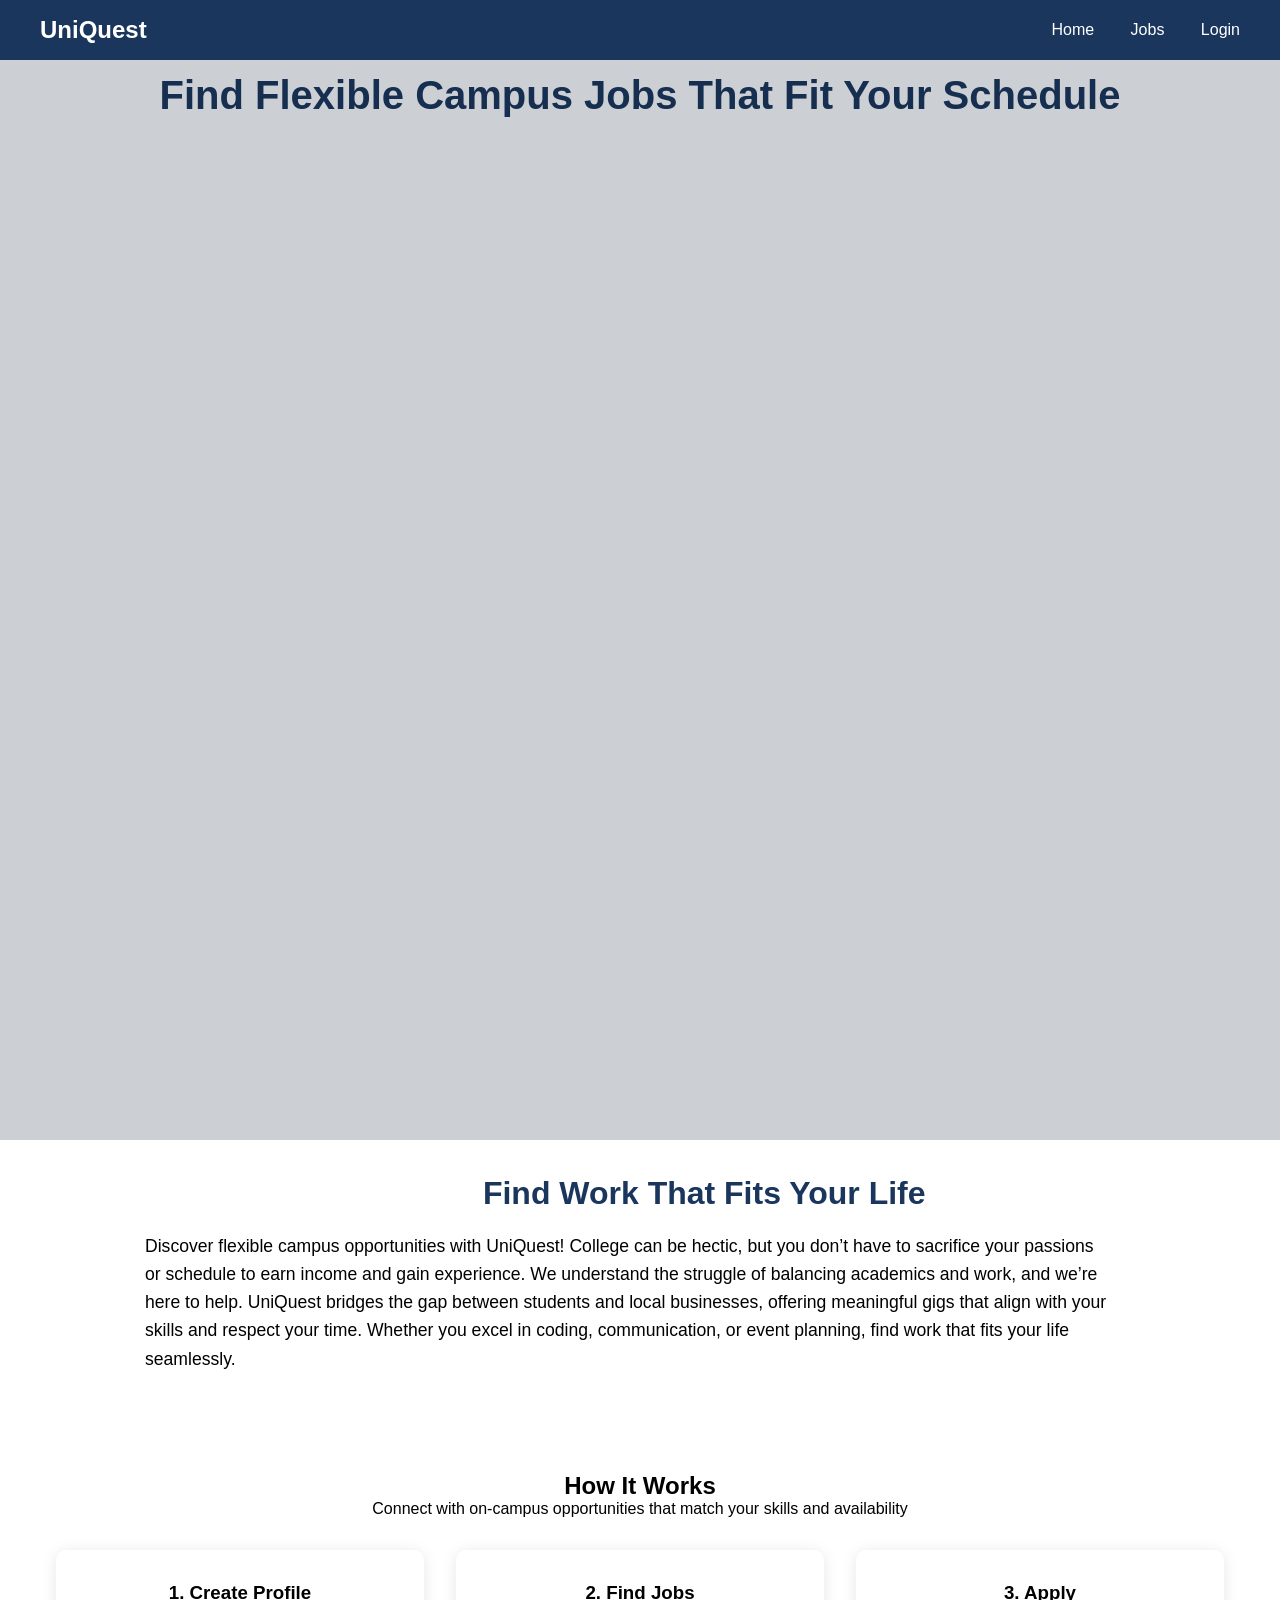
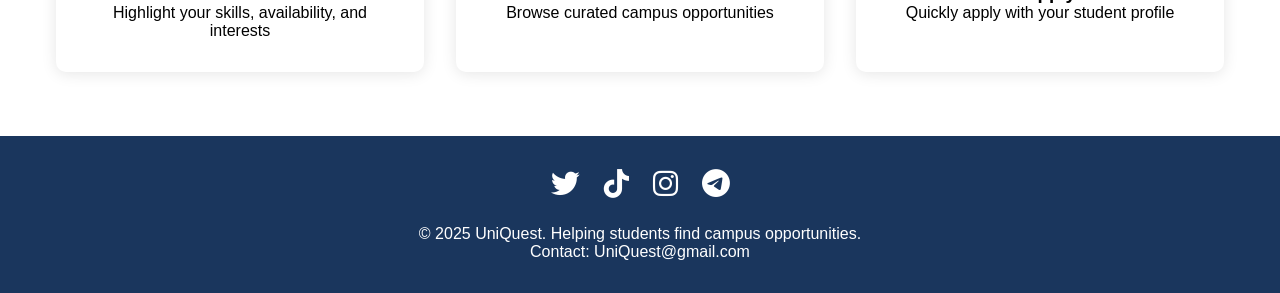
==== index.html @ a972439b "refactor: reorganize project structure and configure development environment - Add VSCode settings c" ====
<!DOCTYPE html>
<html>
<head>
    <head>
        <meta charset="UTF-8">
        <meta name="viewport" content="width=device-width, initial-scale=1.0">
        <title>UniQuest</title>
        <link rel="icon" type="image/x-icon" href="images/favicon.png">
        <link rel="stylesheet" href="css/index.css">
        <link rel="stylesheet" href="https://cdnjs.cloudflare.com/ajax/libs/font-awesome/6.0.0-beta3/css/all.min.css">
    </head>
    

</head>

<body>

    <header>
        <nav>
            <div class="logo">UniQuest</div>
            <div class="navigator">
                <a href="index.html">Home</a>
                <a href="pages/jobs.html">Jobs</a>
                <a href="pages/login.html">Login</a>
            </div>
            <i class="fa-solid fa-bars fa-xs hum-menu" style="color: #74C0FC;"></i>
        </nav>
    </header>

<section class="main">
    <section class="hero" id="home">
        <h1>Find Flexible Campus Jobs That Fit Your Schedule</h1>
    </section>

    
    <section class="about">
        <section class="about-content1">
            <h2>Find Work That Fits Your Life</h2>
     
            <p>Discover flexible campus opportunities with UniQuest! College can be hectic, but you don’t have to sacrifice your passions or schedule to earn income and gain experience. We understand the struggle of balancing academics and work, and we’re here to help. UniQuest bridges the gap between students and local businesses, offering meaningful gigs that align with your skills and respect your time. Whether you excel in coding, communication, or event planning, find work that fits your life seamlessly.</p>
        </section>
        <br> 
        <br>
       
        </section>

    <section class="how-it-works">
        <h2>How It Works</h2>
        <p>Connect with on-campus opportunities that match your skills and availability</p>
        <div class="steps-container">
            <div class="step-card card-1">
                <h3>1. Create Profile</h3>
                <p>Highlight your skills, availability, and interests</p>
            </div>
            <div class="step-card card-2">
                <h3>2. Find Jobs</h3>
                <p>Browse curated campus opportunities</p>
            </div>
            <div class="step-card card-3">
                <h3>3. Apply</h3>
                <p>Quickly apply with your student profile</p>
            </div>
        </div>

    </section>

    <footer>
        <div class="social-icons">
            <a href="https://twitter.com" target="_blank" aria-label="Twitter">
                <i class="fab fa-twitter"></i>
            </a>
            <a href="https://tiktok.com" target="_blank" aria-label="TikTok">
                <i class="fab fa-tiktok"></i>
            </a>
            <a href="https://instagram.com" target="_blank" aria-label="Instagram">
                <i class="fab fa-instagram"></i>
            </a>
            <a href="https://telegram.org" target="_blank" aria-label="Telegram">
                <i class="fab fa-telegram"></i>
            </a>
        </div>
        <p>&copy 2025 UniQuest. Helping students find campus opportunities.</p>
        <p>Contact: UniQuest@gmail.com</p>
    </footer>

    <script src="js/index.js"></script>
</body>

</html>
---- css/index.css ----
* {
    margin: 0;
    padding: 0;
    box-sizing: border-box;
    font-family: 'Segoe UI', Tahoma, Geneva, Verdana, sans-serif;
}


header {
    background-color: #1a365d;
    color: white;
    padding: 1rem;
    position: sticky;
    top: 0;
}

nav {
    max-width: 1200px;
    margin: 0 auto;
    display: flex;
    justify-content: space-between;
    align-items: center;
}


.logo {
    font-size: 1.5rem;
    font-weight: bold;
}

.navigator a {
    color: white;
    text-decoration: none;
    margin-left: 2rem;
}
.navigator a:hover {
    color: #929fb270;
}

nav .hum-menu{
    display: none;    
}


.hero{
    
    background-image: url('images\\UniQuest cover picture.png');
    background-size: cover;
    background-position: center; 
   
    height: 120vh; 
    background-repeat: no-repeat;
    background-attachment: scroll; 
    filter: brightness(0.85); 
    position: relative; 
}


.hero {
    background-color: #f0f4f8;
    padding: 0.5rem 1rem;
    text-align: center;
}

.hero h1 {
    font-size: 2.5rem;
    margin-bottom: 5px;
    color: #1a365d;
    padding:0px;
    margin-top: 5px;
}

.hero p {
    font-size: 1.2rem;
    margin-bottom: 2rem;
}

.about {
    margin-top: 20px;
    margin-left: 100px;
    margin-bottom: 20px;
    display: flex;
    width: 80%;

}

.about-content1{
    width: 100%;
    padding-left: 30px;

}
.about h2 {
    font-size: 2rem;
    margin-bottom: 1rem;
    color: #1a365d;
    padding: 5px;
    margin: 10px;
    margin-left: 35%;
}
.about p {
    font-size: 1.1rem;
    line-height: 1.6;
    margin-bottom: 2rem;
    padding: 5px;
    margin: 10px;
}

.cta-button {
    background-color: #2b6cb0;
    color: white;
    padding: 1rem 2rem;
    border: none;
    border-radius: 5px;
    font-size: 1.1rem;
    cursor: pointer;
}


.how-it-works {
    padding: 4rem 1rem;
    max-width: 1200px;
    margin: 0 auto;
    text-align: center;
}

.steps-container {
    display: grid;
    grid-template-columns: repeat(auto-fit, minmax(250px, 1fr));
    gap: 2rem;
    margin-top: 2rem;
}

.step-card {
    text-align: center;
    padding: 2rem;
    border-radius: 10px;
    box-shadow: 0 2px 15px rgba(0,0,0,0.1);
    cursor: pointer;
}
.step-card:hover{
    background-color: #1a365d;
    color: white;
}

.job-listings {
    background-color: #f7fafc;
    padding: 4rem 1rem;
}

.jobs-container {
    max-width: 1200px;
    margin: 0 auto;
    display: grid;
    grid-template-columns: repeat(auto-fit, minmax(300px, 1fr));
    gap: 2rem;
}

.job-card {
    background-color: white;
    padding: 1.5rem;
    border-radius: 10px;
    box-shadow: 0 2px 10px rgba(0,0,0,0.1);
}

.job-card h3 {
    color: #2b6cb0;
    margin-bottom: 0.5rem;
}


footer {
    background-color: #1a365d;
    color: white;
    padding: 2rem 1rem;
    text-align: center;
}


@media (max-width: 768px) {
    .navigator {
        display: none;
    }

    nav .hum-menu{
        display: block;
        cursor: pointer;
    }
    
    .hero h1 {
        font-size: 2rem;
    }
    .about {
        margin-top: 20px;
        margin-left: 20px;
        margin-bottom: 20px;
        width: 100%;
        flex-direction: column;
    }

    .about h2 {
        margin-left: 5%;
    }
    

    
}

.social-icons {
    margin-bottom: 1.5rem;
    display: flex;
    justify-content: center;
    gap: 1.5rem;
}

.social-icons a {
    color: white;
    font-size: 1.8rem;
    transition: transform 0.3s ease, color 0.3s ease;
}

.social-icons a:hover {
    transform: translateY(-3px);
    color: #b2c4d8; /* Your brand blue color */
}

/* Mobile responsive */
@media (max-width: 480px) {
    .social-icons {
        gap: 1rem;
    }
    .social-icons a {
        font-size: 1.5rem;
    }
    .about h2 {
        margin-left: 5%;
    }
}
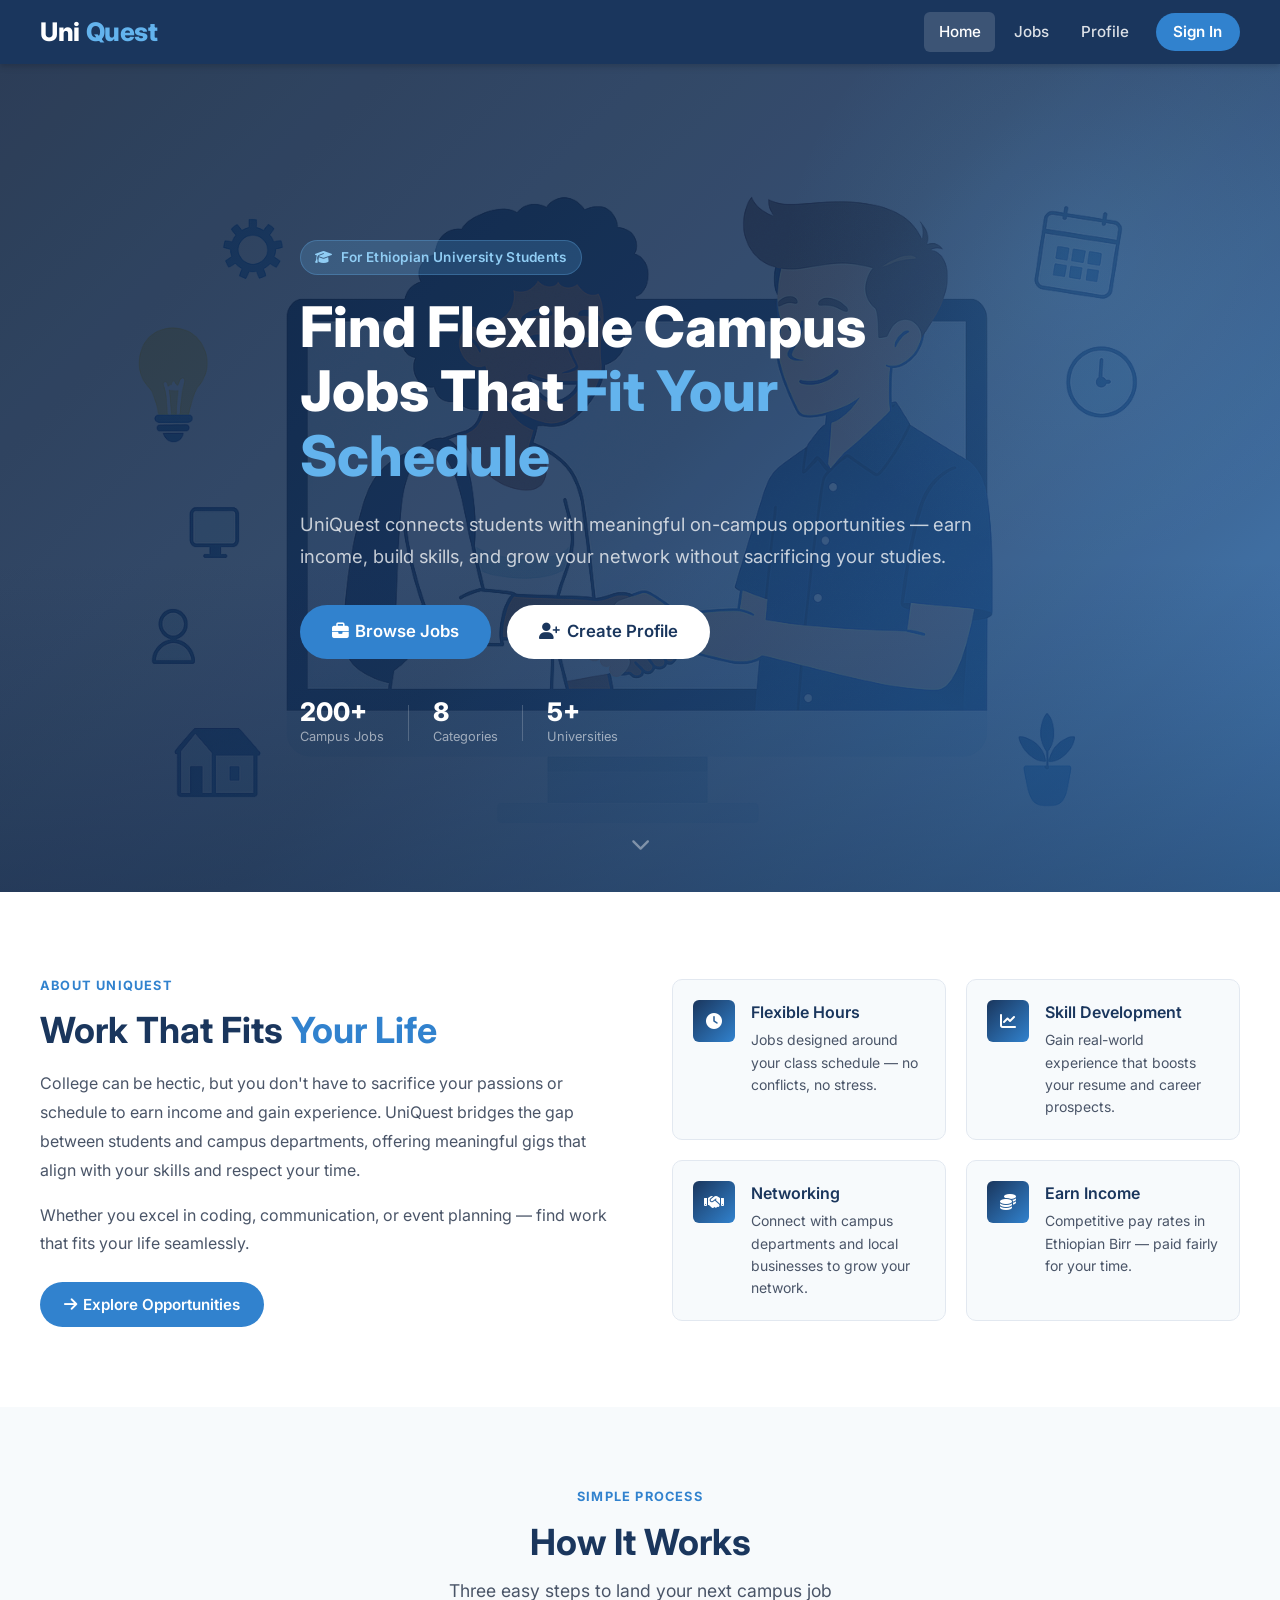
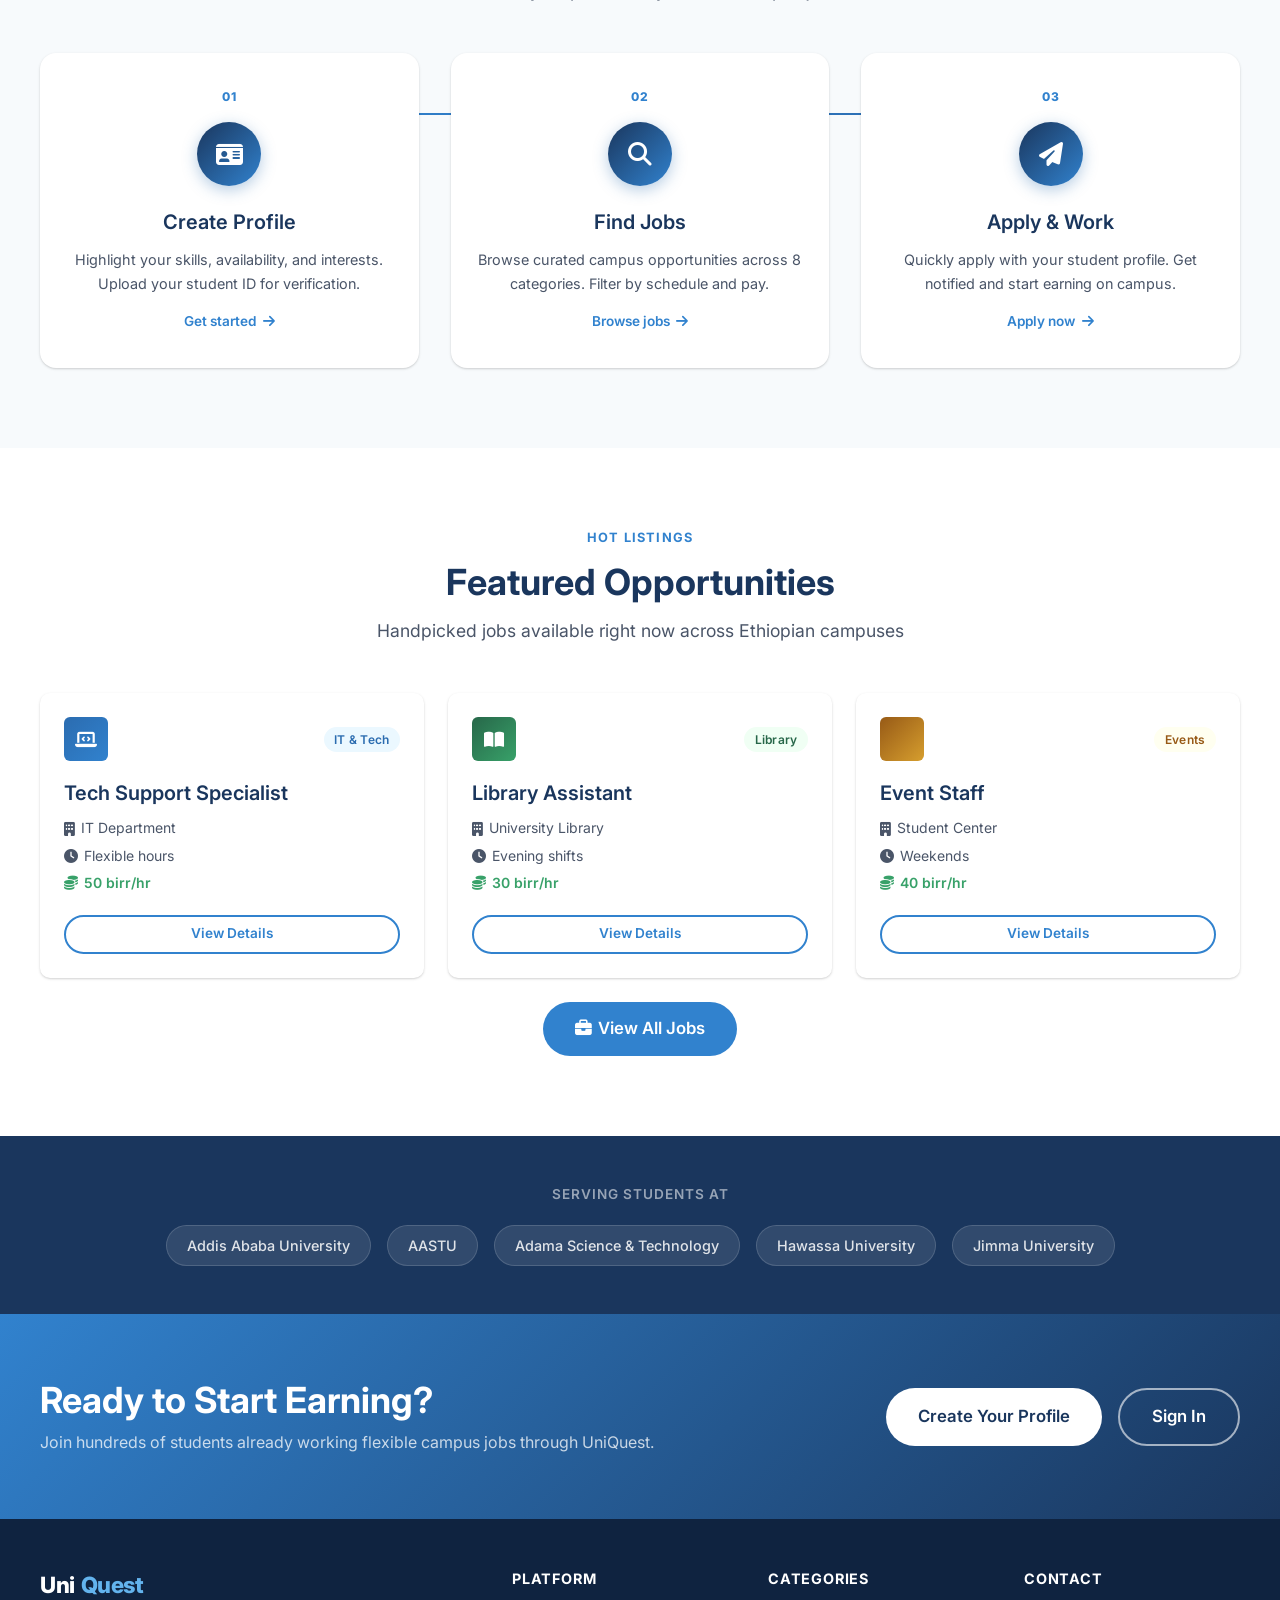
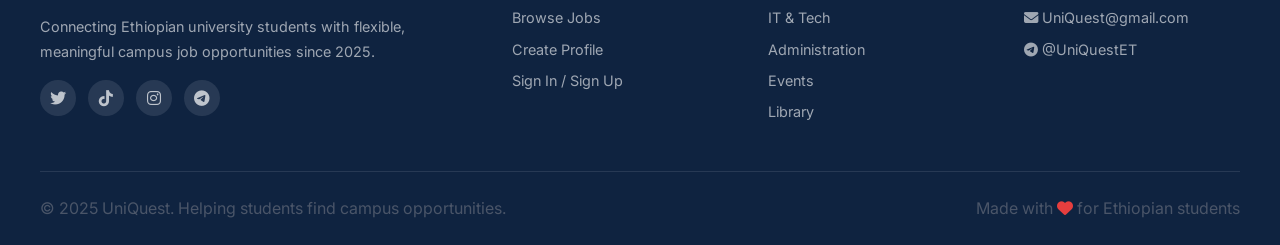
==== commit f30cf8de: "feat: restructure project with backend API and frontend separation - Reorganize codebase into fronte" ====
--- a/index.html
+++ b/index.html
@@ -1,89 +1,256 @@
 <!DOCTYPE html>
-<html>
+<html lang="en">
 <head>
-    <head>
-        <meta charset="UTF-8">
-        <meta name="viewport" content="width=device-width, initial-scale=1.0">
-        <title>UniQuest</title>
-        <link rel="icon" type="image/x-icon" href="images/favicon.png">
-        <link rel="stylesheet" href="css/index.css">
-        <link rel="stylesheet" href="https://cdnjs.cloudflare.com/ajax/libs/font-awesome/6.0.0-beta3/css/all.min.css">
-    </head>
-    
-
+  <meta charset="UTF-8" />
+  <meta name="viewport" content="width=device-width, initial-scale=1.0" />
+  <title>UniQuest – Campus Jobs for Students</title>
+  <link rel="icon" type="image/png" href="frontend/images/favicon.png" />
+  <link rel="preconnect" href="https://fonts.googleapis.com" />
+  <link rel="preconnect" href="https://fonts.gstatic.com" crossorigin />
+  <link href="https://fonts.googleapis.com/css2?family=Inter:wght@400;500;600;700;800&display=swap" rel="stylesheet" />
+  <link rel="stylesheet" href="https://cdnjs.cloudflare.com/ajax/libs/font-awesome/6.5.0/css/all.min.css" />
+  <link rel="stylesheet" href="frontend/css/shared.css" />
+  <link rel="stylesheet" href="frontend/css/index.css" />
 </head>
-
 <body>
 
-    <header>
-        <nav>
-            <div class="logo">UniQuest</div>
-            <div class="navigator">
-                <a href="index.html">Home</a>
-                <a href="pages/jobs.html">Jobs</a>
-                <a href="pages/login.html">Login</a>
-            </div>
-            <i class="fa-solid fa-bars fa-xs hum-menu" style="color: #74C0FC;"></i>
-        </nav>
-    </header>
-
-<section class="main">
-    <section class="hero" id="home">
-        <h1>Find Flexible Campus Jobs That Fit Your Schedule</h1>
-    </section>
-
-    
-    <section class="about">
-        <section class="about-content1">
-            <h2>Find Work That Fits Your Life</h2>
-     
-            <p>Discover flexible campus opportunities with UniQuest! College can be hectic, but you don’t have to sacrifice your passions or schedule to earn income and gain experience. We understand the struggle of balancing academics and work, and we’re here to help. UniQuest bridges the gap between students and local businesses, offering meaningful gigs that align with your skills and respect your time. Whether you excel in coding, communication, or event planning, find work that fits your life seamlessly.</p>
-        </section>
-        <br> 
-        <br>
-       
-        </section>
-
-    <section class="how-it-works">
-        <h2>How It Works</h2>
-        <p>Connect with on-campus opportunities that match your skills and availability</p>
-        <div class="steps-container">
-            <div class="step-card card-1">
-                <h3>1. Create Profile</h3>
-                <p>Highlight your skills, availability, and interests</p>
-            </div>
-            <div class="step-card card-2">
-                <h3>2. Find Jobs</h3>
-                <p>Browse curated campus opportunities</p>
-            </div>
-            <div class="step-card card-3">
-                <h3>3. Apply</h3>
-                <p>Quickly apply with your student profile</p>
-            </div>
-        </div>
-
-    </section>
-
-    <footer>
-        <div class="social-icons">
-            <a href="https://twitter.com" target="_blank" aria-label="Twitter">
-                <i class="fab fa-twitter"></i>
-            </a>
-            <a href="https://tiktok.com" target="_blank" aria-label="TikTok">
-                <i class="fab fa-tiktok"></i>
-            </a>
-            <a href="https://instagram.com" target="_blank" aria-label="Instagram">
-                <i class="fab fa-instagram"></i>
-            </a>
-            <a href="https://telegram.org" target="_blank" aria-label="Telegram">
-                <i class="fab fa-telegram"></i>
-            </a>
-        </div>
-        <p>&copy 2025 UniQuest. Helping students find campus opportunities.</p>
-        <p>Contact: UniQuest@gmail.com</p>
-    </footer>
-
-    <script src="js/index.js"></script>
+  <!-- ===== HEADER ===== -->
+  <header>
+    <nav>
+      <div class="logo">
+        Uni<span>Quest</span>
+      </div>
+      <div class="nav-links"><!-- filled by shared.js --></div>
+      <div class="hamburger" id="hamburger" aria-label="Toggle menu" role="button" tabindex="0">
+        <span></span><span></span><span></span>
+      </div>
+    </nav>
+    <div class="mobile-nav" id="mobileNav"><!-- filled by shared.js --></div>
+  </header>
+
+  <!-- ===== HERO ===== -->
+  <section class="hero-section">
+    <div class="hero-overlay"></div>
+    <div class="hero-content container">
+      <div class="hero-text animate-fadeInUp">
+        <span class="hero-tag"><i class="fa-solid fa-graduation-cap"></i> For Ethiopian University Students</span>
+        <h1>Find Flexible Campus Jobs That <span class="highlight">Fit Your Schedule</span></h1>
+        <p>UniQuest connects students with meaningful on-campus opportunities — earn income, build skills, and grow your network without sacrificing your studies.</p>
+        <div class="hero-actions">
+          <a href="frontend/pages/jobs.html" class="btn btn-primary btn-lg">
+            <i class="fa-solid fa-briefcase"></i> Browse Jobs
+          </a>
+          <a href="frontend/pages/profile.html" class="btn btn-white btn-lg">
+            <i class="fa-solid fa-user-plus"></i> Create Profile
+          </a>
+        </div>
+        <div class="hero-stats">
+          <div class="stat"><strong>200+</strong><span>Campus Jobs</span></div>
+          <div class="stat-divider"></div>
+          <div class="stat"><strong>8</strong><span>Categories</span></div>
+          <div class="stat-divider"></div>
+          <div class="stat"><strong>5+</strong><span>Universities</span></div>
+        </div>
+      </div>
+    </div>
+    <div class="hero-scroll-hint">
+      <i class="fa-solid fa-chevron-down"></i>
+    </div>
+  </section>
+
+  <!-- ===== ABOUT ===== -->
+  <section class="section about-section">
+    <div class="container about-grid">
+      <div class="about-text animate-slideLeft">
+        <span class="section-tag">About UniQuest</span>
+        <h2>Work That Fits <span class="text-accent">Your Life</span></h2>
+        <p>College can be hectic, but you don't have to sacrifice your passions or schedule to earn income and gain experience. UniQuest bridges the gap between students and campus departments, offering meaningful gigs that align with your skills and respect your time.</p>
+        <p class="mt-2">Whether you excel in coding, communication, or event planning — find work that fits your life seamlessly.</p>
+        <a href="frontend/pages/jobs.html" class="btn btn-primary mt-3">
+          <i class="fa-solid fa-arrow-right"></i> Explore Opportunities
+        </a>
+      </div>
+      <div class="about-features">
+        <div class="feature-card">
+          <div class="feature-icon"><i class="fa-solid fa-clock"></i></div>
+          <div>
+            <h3>Flexible Hours</h3>
+            <p>Jobs designed around your class schedule — no conflicts, no stress.</p>
+          </div>
+        </div>
+        <div class="feature-card">
+          <div class="feature-icon"><i class="fa-solid fa-chart-line"></i></div>
+          <div>
+            <h3>Skill Development</h3>
+            <p>Gain real-world experience that boosts your resume and career prospects.</p>
+          </div>
+        </div>
+        <div class="feature-card">
+          <div class="feature-icon"><i class="fa-solid fa-handshake"></i></div>
+          <div>
+            <h3>Networking</h3>
+            <p>Connect with campus departments and local businesses to grow your network.</p>
+          </div>
+        </div>
+        <div class="feature-card">
+          <div class="feature-icon"><i class="fa-solid fa-coins"></i></div>
+          <div>
+            <h3>Earn Income</h3>
+            <p>Competitive pay rates in Ethiopian Birr — paid fairly for your time.</p>
+          </div>
+        </div>
+      </div>
+    </div>
+  </section>
+
+  <!-- ===== HOW IT WORKS ===== -->
+  <section class="section how-section">
+    <div class="container">
+      <span class="section-tag text-center" style="display:block">Simple Process</span>
+      <h2 class="section-title">How It Works</h2>
+      <p class="section-subtitle">Three easy steps to land your next campus job</p>
+      <div class="steps-grid">
+        <div class="step-card card-1" id="stepProfile" role="button" tabindex="0">
+          <div class="step-number">01</div>
+          <div class="step-icon"><i class="fa-solid fa-id-card"></i></div>
+          <h3>Create Profile</h3>
+          <p>Highlight your skills, availability, and interests. Upload your student ID for verification.</p>
+          <span class="step-link">Get started <i class="fa-solid fa-arrow-right"></i></span>
+        </div>
+        <div class="step-card card-2" id="stepJobs" role="button" tabindex="0">
+          <div class="step-number">02</div>
+          <div class="step-icon"><i class="fa-solid fa-magnifying-glass"></i></div>
+          <h3>Find Jobs</h3>
+          <p>Browse curated campus opportunities across 8 categories. Filter by schedule and pay.</p>
+          <span class="step-link">Browse jobs <i class="fa-solid fa-arrow-right"></i></span>
+        </div>
+        <div class="step-card card-3" id="stepApply" role="button" tabindex="0">
+          <div class="step-number">03</div>
+          <div class="step-icon"><i class="fa-solid fa-paper-plane"></i></div>
+          <h3>Apply & Work</h3>
+          <p>Quickly apply with your student profile. Get notified and start earning on campus.</p>
+          <span class="step-link">Apply now <i class="fa-solid fa-arrow-right"></i></span>
+        </div>
+      </div>
+    </div>
+  </section>
+
+  <!-- ===== FEATURED JOBS ===== -->
+  <section class="section featured-section">
+    <div class="container">
+      <span class="section-tag text-center" style="display:block">Hot Listings</span>
+      <h2 class="section-title">Featured Opportunities</h2>
+      <p class="section-subtitle">Handpicked jobs available right now across Ethiopian campuses</p>
+      <div class="grid-3 featured-grid">
+        <div class="job-card card">
+          <div class="job-card-header">
+            <div class="job-icon it"><i class="fa-solid fa-laptop-code"></i></div>
+            <span class="badge badge-blue">IT & Tech</span>
+          </div>
+          <h3>Tech Support Specialist</h3>
+          <p class="job-dept"><i class="fa-solid fa-building"></i> IT Department</p>
+          <p class="job-detail"><i class="fa-solid fa-clock"></i> Flexible hours</p>
+          <p class="job-pay"><i class="fa-solid fa-coins"></i> 50 birr/hr</p>
+          <a href="frontend/pages/tech.html" class="btn btn-outline btn-sm mt-2 w-full">View Details</a>
+        </div>
+        <div class="job-card card">
+          <div class="job-card-header">
+            <div class="job-icon lib"><i class="fa-solid fa-book-open"></i></div>
+            <span class="badge badge-green">Library</span>
+          </div>
+          <h3>Library Assistant</h3>
+          <p class="job-dept"><i class="fa-solid fa-building"></i> University Library</p>
+          <p class="job-detail"><i class="fa-solid fa-clock"></i> Evening shifts</p>
+          <p class="job-pay"><i class="fa-solid fa-coins"></i> 30 birr/hr</p>
+          <a href="frontend/pages/jobs.html" class="btn btn-outline btn-sm mt-2 w-full">View Details</a>
+        </div>
+        <div class="job-card card">
+          <div class="job-card-header">
+            <div class="job-icon event"><i class="fa-solid fa-calendar-star"></i></div>
+            <span class="badge badge-yellow">Events</span>
+          </div>
+          <h3>Event Staff</h3>
+          <p class="job-dept"><i class="fa-solid fa-building"></i> Student Center</p>
+          <p class="job-detail"><i class="fa-solid fa-clock"></i> Weekends</p>
+          <p class="job-pay"><i class="fa-solid fa-coins"></i> 40 birr/hr</p>
+          <a href="frontend/pages/jobs.html" class="btn btn-outline btn-sm mt-2 w-full">View Details</a>
+        </div>
+      </div>
+      <div class="text-center mt-3">
+        <a href="frontend/pages/jobs.html" class="btn btn-primary btn-lg">
+          <i class="fa-solid fa-briefcase"></i> View All Jobs
+        </a>
+      </div>
+    </div>
+  </section>
+
+  <!-- ===== UNIVERSITIES ===== -->
+  <section class="section-sm universities-section">
+    <div class="container">
+      <p class="uni-label">Serving students at</p>
+      <div class="uni-list">
+        <span>Addis Ababa University</span>
+        <span>AASTU</span>
+        <span>Adama Science & Technology</span>
+        <span>Hawassa University</span>
+        <span>Jimma University</span>
+      </div>
+    </div>
+  </section>
+
+  <!-- ===== CTA BANNER ===== -->
+  <section class="cta-banner">
+    <div class="container cta-inner">
+      <div>
+        <h2>Ready to Start Earning?</h2>
+        <p>Join hundreds of students already working flexible campus jobs through UniQuest.</p>
+      </div>
+      <div class="cta-actions">
+        <a href="frontend/pages/profile.html" class="btn btn-white btn-lg">Create Your Profile</a>
+        <a href="frontend/pages/login.html" class="btn btn-outline-white btn-lg">Sign In</a>
+      </div>
+    </div>
+  </section>
+
+  <!-- ===== FOOTER ===== -->
+  <footer>
+    <div class="footer-inner">
+      <div class="footer-brand">
+        <div class="logo">Uni<span>Quest</span></div>
+        <p>Connecting Ethiopian university students with flexible, meaningful campus job opportunities since 2025.</p>
+        <div class="social-icons mt-2">
+          <a href="https://twitter.com" target="_blank" aria-label="Twitter"><i class="fab fa-twitter"></i></a>
+          <a href="https://tiktok.com" target="_blank" aria-label="TikTok"><i class="fab fa-tiktok"></i></a>
+          <a href="https://instagram.com" target="_blank" aria-label="Instagram"><i class="fab fa-instagram"></i></a>
+          <a href="https://t.me" target="_blank" aria-label="Telegram"><i class="fab fa-telegram"></i></a>
+        </div>
+      </div>
+      <div class="footer-col">
+        <h4>Platform</h4>
+        <a href="frontend/pages/jobs.html">Browse Jobs</a>
+        <a href="frontend/pages/profile.html">Create Profile</a>
+        <a href="frontend/pages/login.html">Sign In / Sign Up</a>
+      </div>
+      <div class="footer-col">
+        <h4>Categories</h4>
+        <a href="frontend/pages/tech.html">IT & Tech</a>
+        <a href="frontend/pages/jobs.html">Administration</a>
+        <a href="frontend/pages/jobs.html">Events</a>
+        <a href="frontend/pages/jobs.html">Library</a>
+      </div>
+      <div class="footer-col">
+        <h4>Contact</h4>
+        <a href="mailto:UniQuest@gmail.com"><i class="fa-solid fa-envelope"></i> UniQuest@gmail.com</a>
+        <a href="#"><i class="fa-brands fa-telegram"></i> @UniQuestET</a>
+      </div>
+    </div>
+    <div class="footer-bottom">
+      <p>&copy; 2025 UniQuest. Helping students find campus opportunities.</p>
+      <p>Made with <i class="fa-solid fa-heart" style="color:#e53e3e"></i> for Ethiopian students</p>
+    </div>
+  </footer>
+
+  <script src="frontend/js/shared.js"></script>
+  <script src="frontend/js/index.js"></script>
 </body>
-
 </html>
--- a/frontend/css/shared.css
+++ b/frontend/css/shared.css
@@ -0,0 +1,410 @@
+/* ============================================
+   UniQuest - Shared Design System
+   ============================================ */
+
+:root {
+  --primary: #1a365d;
+  --primary-light: #2b6cb0;
+  --primary-dark: #0f2340;
+  --accent: #3182ce;
+  --accent-hover: #2c5282;
+  --success: #38a169;
+  --warning: #d69e2e;
+  --danger: #e53e3e;
+  --bg-light: #f7fafc;
+  --bg-white: #ffffff;
+  --text-dark: #1a202c;
+  --text-mid: #4a5568;
+  --text-light: #718096;
+  --border: #e2e8f0;
+  --shadow-sm: 0 1px 3px rgba(0,0,0,0.12), 0 1px 2px rgba(0,0,0,0.08);
+  --shadow-md: 0 4px 6px rgba(0,0,0,0.1), 0 2px 4px rgba(0,0,0,0.06);
+  --shadow-lg: 0 10px 25px rgba(0,0,0,0.12), 0 4px 10px rgba(0,0,0,0.08);
+  --radius-sm: 6px;
+  --radius-md: 10px;
+  --radius-lg: 16px;
+  --radius-full: 9999px;
+  --transition: all 0.25s ease;
+  --font-main: 'Inter', 'Segoe UI', Tahoma, Geneva, Verdana, sans-serif;
+}
+
+/* ---- Reset ---- */
+*, *::before, *::after {
+  margin: 0;
+  padding: 0;
+  box-sizing: border-box;
+}
+
+html { scroll-behavior: smooth; }
+
+body {
+  font-family: var(--font-main);
+  color: var(--text-dark);
+  background-color: var(--bg-light);
+  line-height: 1.6;
+}
+
+img { max-width: 100%; display: block; }
+a { text-decoration: none; color: inherit; }
+ul { list-style: none; }
+button { cursor: pointer; font-family: var(--font-main); }
+
+/* ---- Typography ---- */
+h1 { font-size: clamp(2rem, 5vw, 3.5rem); font-weight: 800; line-height: 1.15; }
+h2 { font-size: clamp(1.5rem, 3vw, 2.25rem); font-weight: 700; line-height: 1.25; }
+h3 { font-size: 1.25rem; font-weight: 600; }
+p  { font-size: 1rem; color: var(--text-mid); }
+
+/* ---- Navbar ---- */
+header {
+  background-color: var(--primary);
+  color: white;
+  padding: 0 1.5rem;
+  position: sticky;
+  top: 0;
+  z-index: 1000;
+  box-shadow: var(--shadow-md);
+}
+
+nav {
+  max-width: 1200px;
+  margin: 0 auto;
+  display: flex;
+  justify-content: space-between;
+  align-items: center;
+  height: 64px;
+}
+
+.logo {
+  font-size: 1.6rem;
+  font-weight: 800;
+  letter-spacing: -0.5px;
+  cursor: pointer;
+  color: white;
+  display: flex;
+  align-items: center;
+  gap: 0.4rem;
+}
+
+.logo span { color: #63b3ed; }
+
+.nav-links {
+  display: flex;
+  align-items: center;
+  gap: 0.25rem;
+}
+
+.nav-links a {
+  color: rgba(255,255,255,0.85);
+  padding: 0.5rem 0.9rem;
+  border-radius: var(--radius-sm);
+  font-size: 0.95rem;
+  font-weight: 500;
+  transition: var(--transition);
+}
+
+.nav-links a:hover,
+.nav-links a.active {
+  color: white;
+  background-color: rgba(255,255,255,0.15);
+}
+
+.nav-links .btn-nav {
+  background-color: var(--accent);
+  color: white;
+  padding: 0.45rem 1.1rem;
+  border-radius: var(--radius-full);
+  font-weight: 600;
+  margin-left: 0.5rem;
+}
+
+.nav-links .btn-nav:hover {
+  background-color: var(--accent-hover);
+}
+
+.hamburger {
+  display: none;
+  flex-direction: column;
+  gap: 5px;
+  cursor: pointer;
+  padding: 4px;
+}
+
+.hamburger span {
+  display: block;
+  width: 24px;
+  height: 2px;
+  background: white;
+  border-radius: 2px;
+  transition: var(--transition);
+}
+
+/* Mobile nav drawer */
+.mobile-nav {
+  display: none;
+  flex-direction: column;
+  background-color: var(--primary-dark);
+  padding: 1rem 1.5rem;
+  gap: 0.25rem;
+}
+
+.mobile-nav a {
+  color: rgba(255,255,255,0.85);
+  padding: 0.65rem 0.75rem;
+  border-radius: var(--radius-sm);
+  font-size: 1rem;
+  font-weight: 500;
+  transition: var(--transition);
+}
+
+.mobile-nav a:hover { background-color: rgba(255,255,255,0.1); color: white; }
+.mobile-nav.open { display: flex; }
+
+/* ---- Buttons ---- */
+.btn {
+  display: inline-flex;
+  align-items: center;
+  justify-content: center;
+  gap: 0.4rem;
+  padding: 0.65rem 1.5rem;
+  border: none;
+  border-radius: var(--radius-full);
+  font-size: 0.95rem;
+  font-weight: 600;
+  transition: var(--transition);
+}
+
+.btn-primary {
+  background-color: var(--accent);
+  color: white;
+}
+.btn-primary:hover { background-color: var(--accent-hover); transform: translateY(-1px); box-shadow: var(--shadow-md); }
+
+.btn-outline {
+  background-color: transparent;
+  color: var(--accent);
+  border: 2px solid var(--accent);
+}
+.btn-outline:hover { background-color: var(--accent); color: white; }
+
+.btn-white {
+  background-color: white;
+  color: var(--primary);
+}
+.btn-white:hover { background-color: #ebf4ff; transform: translateY(-1px); }
+
+.btn-danger { background-color: var(--danger); color: white; }
+.btn-danger:hover { background-color: #c53030; }
+
+.btn-sm { padding: 0.4rem 1rem; font-size: 0.85rem; }
+.btn-lg { padding: 0.85rem 2rem; font-size: 1.05rem; }
+
+/* ---- Cards ---- */
+.card {
+  background: var(--bg-white);
+  border-radius: var(--radius-md);
+  box-shadow: var(--shadow-sm);
+  overflow: hidden;
+  transition: var(--transition);
+}
+
+.card:hover {
+  box-shadow: var(--shadow-lg);
+  transform: translateY(-3px);
+}
+
+/* ---- Badge ---- */
+.badge {
+  display: inline-block;
+  padding: 0.2rem 0.65rem;
+  border-radius: var(--radius-full);
+  font-size: 0.75rem;
+  font-weight: 600;
+  letter-spacing: 0.3px;
+}
+
+.badge-blue   { background: #ebf8ff; color: #2b6cb0; }
+.badge-green  { background: #f0fff4; color: #276749; }
+.badge-yellow { background: #fffff0; color: #975a16; }
+.badge-red    { background: #fff5f5; color: #c53030; }
+.badge-gray   { background: #edf2f7; color: #4a5568; }
+
+/* ---- Form elements ---- */
+.form-group {
+  display: flex;
+  flex-direction: column;
+  gap: 0.4rem;
+  margin-bottom: 1.1rem;
+}
+
+.form-group label {
+  font-size: 0.9rem;
+  font-weight: 600;
+  color: var(--text-dark);
+}
+
+.form-control {
+  width: 100%;
+  padding: 0.65rem 0.9rem;
+  border: 1.5px solid var(--border);
+  border-radius: var(--radius-sm);
+  font-size: 0.95rem;
+  font-family: var(--font-main);
+  color: var(--text-dark);
+  background: white;
+  transition: var(--transition);
+  outline: none;
+}
+
+.form-control:focus {
+  border-color: var(--accent);
+  box-shadow: 0 0 0 3px rgba(49,130,206,0.15);
+}
+
+.form-control::placeholder { color: var(--text-light); }
+
+select.form-control { appearance: none; background-image: url("data:image/svg+xml,%3Csvg xmlns='http://www.w3.org/2000/svg' width='12' height='12' viewBox='0 0 12 12'%3E%3Cpath fill='%234a5568' d='M6 8L1 3h10z'/%3E%3C/svg%3E"); background-repeat: no-repeat; background-position: right 0.75rem center; padding-right: 2rem; }
+
+/* ---- Section helpers ---- */
+.section { padding: 5rem 1.5rem; }
+.section-sm { padding: 3rem 1.5rem; }
+.container { max-width: 1200px; margin: 0 auto; }
+.section-title { text-align: center; margin-bottom: 0.75rem; color: var(--primary); }
+.section-subtitle { text-align: center; color: var(--text-mid); margin-bottom: 3rem; font-size: 1.1rem; }
+
+/* ---- Grid ---- */
+.grid-2 { display: grid; grid-template-columns: repeat(auto-fit, minmax(280px, 1fr)); gap: 1.5rem; }
+.grid-3 { display: grid; grid-template-columns: repeat(auto-fit, minmax(260px, 1fr)); gap: 1.5rem; }
+.grid-4 { display: grid; grid-template-columns: repeat(auto-fit, minmax(220px, 1fr)); gap: 1.25rem; }
+
+/* ---- Footer ---- */
+footer {
+  background-color: var(--primary-dark);
+  color: rgba(255,255,255,0.85);
+  padding: 3rem 1.5rem 1.5rem;
+}
+
+.footer-inner {
+  max-width: 1200px;
+  margin: 0 auto;
+  display: grid;
+  grid-template-columns: 2fr 1fr 1fr 1fr;
+  gap: 2.5rem;
+  padding-bottom: 2.5rem;
+  border-bottom: 1px solid rgba(255,255,255,0.1);
+}
+
+.footer-brand .logo { font-size: 1.4rem; margin-bottom: 0.75rem; }
+.footer-brand p { font-size: 0.9rem; color: rgba(255,255,255,0.6); line-height: 1.7; }
+
+.footer-col h4 { color: white; font-size: 0.9rem; font-weight: 700; text-transform: uppercase; letter-spacing: 0.8px; margin-bottom: 1rem; }
+.footer-col a { display: block; color: rgba(255,255,255,0.6); font-size: 0.9rem; margin-bottom: 0.5rem; transition: var(--transition); }
+.footer-col a:hover { color: white; padding-left: 4px; }
+
+.footer-bottom {
+  max-width: 1200px;
+  margin: 1.5rem auto 0;
+  display: flex;
+  justify-content: space-between;
+  align-items: center;
+  flex-wrap: wrap;
+  gap: 1rem;
+  font-size: 0.85rem;
+  color: rgba(255,255,255,0.5);
+}
+
+.social-icons { display: flex; gap: 0.75rem; }
+.social-icons a {
+  width: 36px; height: 36px;
+  border-radius: 50%;
+  background: rgba(255,255,255,0.1);
+  display: flex; align-items: center; justify-content: center;
+  color: rgba(255,255,255,0.7);
+  font-size: 1rem;
+  transition: var(--transition);
+}
+.social-icons a:hover { background: var(--accent); color: white; transform: translateY(-2px); }
+
+/* ---- Toast notification ---- */
+.toast {
+  position: fixed;
+  bottom: 2rem;
+  right: 2rem;
+  background: var(--primary);
+  color: white;
+  padding: 1rem 1.5rem;
+  border-radius: var(--radius-md);
+  box-shadow: var(--shadow-lg);
+  font-size: 0.95rem;
+  font-weight: 500;
+  z-index: 9999;
+  transform: translateY(100px);
+  opacity: 0;
+  transition: all 0.35s cubic-bezier(0.34, 1.56, 0.64, 1);
+  display: flex;
+  align-items: center;
+  gap: 0.6rem;
+  max-width: 360px;
+}
+
+.toast.show { transform: translateY(0); opacity: 1; }
+.toast.success { background: var(--success); }
+.toast.error   { background: var(--danger); }
+
+/* ---- Animations ---- */
+@keyframes fadeInUp {
+  from { opacity: 0; transform: translateY(24px); }
+  to   { opacity: 1; transform: translateY(0); }
+}
+
+@keyframes fadeIn {
+  from { opacity: 0; }
+  to   { opacity: 1; }
+}
+
+@keyframes slideInLeft {
+  from { opacity: 0; transform: translateX(-30px); }
+  to   { opacity: 1; transform: translateX(0); }
+}
+
+@keyframes pulse {
+  0%, 100% { transform: scale(1); }
+  50%       { transform: scale(1.04); }
+}
+
+.animate-fadeInUp  { animation: fadeInUp  0.6s ease both; }
+.animate-fadeIn    { animation: fadeIn    0.5s ease both; }
+.animate-slideLeft { animation: slideInLeft 0.6s ease both; }
+
+/* ---- Responsive ---- */
+@media (max-width: 900px) {
+  .footer-inner { grid-template-columns: 1fr 1fr; }
+}
+
+@media (max-width: 768px) {
+  .nav-links { display: none; }
+  .hamburger { display: flex; }
+  .section { padding: 3.5rem 1rem; }
+}
+
+@media (max-width: 480px) {
+  .footer-inner { grid-template-columns: 1fr; }
+  .footer-bottom { flex-direction: column; text-align: center; }
+}
+
+/* ---- Utility ---- */
+.text-center { text-align: center; }
+.text-primary { color: var(--primary); }
+.text-accent  { color: var(--accent); }
+.mt-1 { margin-top: 0.5rem; }
+.mt-2 { margin-top: 1rem; }
+.mt-3 { margin-top: 1.5rem; }
+.mb-1 { margin-bottom: 0.5rem; }
+.mb-2 { margin-bottom: 1rem; }
+.mb-3 { margin-bottom: 1.5rem; }
+.flex { display: flex; }
+.flex-center { display: flex; align-items: center; justify-content: center; }
+.gap-1 { gap: 0.5rem; }
+.gap-2 { gap: 1rem; }
+.w-full { width: 100%; }
+.hidden { display: none !important; }
--- a/frontend/css/index.css
+++ b/frontend/css/index.css
@@ -0,0 +1,423 @@
+/* ============================================
+   UniQuest - Homepage Styles
+   ============================================ */
+
+/* ---- Hero ---- */
+.hero-section {
+  position: relative;
+  min-height: 92vh;
+  display: flex;
+  align-items: center;
+  background: linear-gradient(135deg, #0f2340 0%, #1a365d 50%, #2b6cb0 100%);
+  overflow: hidden;
+}
+
+.hero-section::before {
+  content: '';
+  position: absolute;
+  inset: 0;
+  background-image: url('../images/UniQuest cover picture.png');
+  background-size: cover;
+  background-position: center;
+  opacity: 0.12;
+}
+
+/* Animated background blobs */
+.hero-section::after {
+  content: '';
+  position: absolute;
+  width: 600px;
+  height: 600px;
+  border-radius: 50%;
+  background: radial-gradient(circle, rgba(99,179,237,0.15) 0%, transparent 70%);
+  top: -100px;
+  right: -100px;
+  animation: pulse 6s ease-in-out infinite;
+}
+
+.hero-overlay {
+  position: absolute;
+  inset: 0;
+  background: linear-gradient(to bottom, transparent 60%, rgba(15,35,64,0.4));
+}
+
+.hero-content {
+  position: relative;
+  z-index: 2;
+  padding: 6rem 1.5rem 4rem;
+}
+
+.hero-text {
+  max-width: 680px;
+}
+
+.hero-tag {
+  display: inline-flex;
+  align-items: center;
+  gap: 0.5rem;
+  background: rgba(99,179,237,0.2);
+  color: #90cdf4;
+  border: 1px solid rgba(99,179,237,0.3);
+  padding: 0.35rem 0.9rem;
+  border-radius: 9999px;
+  font-size: 0.85rem;
+  font-weight: 600;
+  letter-spacing: 0.3px;
+  margin-bottom: 1.25rem;
+}
+
+.hero-text h1 {
+  color: white;
+  margin-bottom: 1.25rem;
+}
+
+.hero-text h1 .highlight {
+  color: #63b3ed;
+  position: relative;
+}
+
+.hero-text p {
+  color: rgba(255,255,255,0.75);
+  font-size: 1.15rem;
+  line-height: 1.75;
+  margin-bottom: 2rem;
+}
+
+.hero-actions {
+  display: flex;
+  gap: 1rem;
+  flex-wrap: wrap;
+  margin-bottom: 2.5rem;
+}
+
+.hero-stats {
+  display: flex;
+  align-items: center;
+  gap: 1.5rem;
+  flex-wrap: wrap;
+}
+
+.stat {
+  display: flex;
+  flex-direction: column;
+}
+
+.stat strong {
+  font-size: 1.6rem;
+  font-weight: 800;
+  color: white;
+  line-height: 1;
+}
+
+.stat span {
+  font-size: 0.8rem;
+  color: rgba(255,255,255,0.55);
+  margin-top: 0.2rem;
+}
+
+.stat-divider {
+  width: 1px;
+  height: 36px;
+  background: rgba(255,255,255,0.2);
+}
+
+.hero-scroll-hint {
+  position: absolute;
+  bottom: 2rem;
+  left: 50%;
+  transform: translateX(-50%);
+  color: rgba(255,255,255,0.4);
+  font-size: 1.2rem;
+  animation: bounce 2s ease-in-out infinite;
+  z-index: 2;
+}
+
+@keyframes bounce {
+  0%, 100% { transform: translateX(-50%) translateY(0); }
+  50%       { transform: translateX(-50%) translateY(8px); }
+}
+
+/* ---- About ---- */
+.about-section { background: white; }
+
+.about-grid {
+  display: grid;
+  grid-template-columns: 1fr 1fr;
+  gap: 4rem;
+  align-items: center;
+}
+
+.section-tag {
+  display: inline-block;
+  font-size: 0.8rem;
+  font-weight: 700;
+  text-transform: uppercase;
+  letter-spacing: 1.2px;
+  color: var(--accent);
+  margin-bottom: 0.75rem;
+}
+
+.about-text h2 { color: var(--primary); margin-bottom: 1rem; }
+.about-text p   { line-height: 1.8; }
+
+.about-features {
+  display: grid;
+  grid-template-columns: 1fr 1fr;
+  gap: 1.25rem;
+}
+
+.feature-card {
+  display: flex;
+  gap: 1rem;
+  align-items: flex-start;
+  padding: 1.25rem;
+  border-radius: var(--radius-md);
+  background: var(--bg-light);
+  border: 1px solid var(--border);
+  transition: var(--transition);
+}
+
+.feature-card:hover {
+  border-color: var(--accent);
+  box-shadow: var(--shadow-md);
+  transform: translateY(-2px);
+}
+
+.feature-icon {
+  width: 42px;
+  height: 42px;
+  border-radius: var(--radius-sm);
+  background: linear-gradient(135deg, var(--primary), var(--accent));
+  display: flex;
+  align-items: center;
+  justify-content: center;
+  color: white;
+  font-size: 1rem;
+  flex-shrink: 0;
+}
+
+.feature-card h3 { font-size: 1rem; margin-bottom: 0.25rem; color: var(--primary); }
+.feature-card p  { font-size: 0.875rem; line-height: 1.6; }
+
+/* ---- How It Works ---- */
+.how-section {
+  background: var(--bg-light);
+}
+
+.steps-grid {
+  display: grid;
+  grid-template-columns: repeat(3, 1fr);
+  gap: 2rem;
+  position: relative;
+}
+
+.steps-grid::before {
+  content: '';
+  position: absolute;
+  top: 60px;
+  left: calc(16.66% + 1rem);
+  right: calc(16.66% + 1rem);
+  height: 2px;
+  background: linear-gradient(to right, var(--accent), var(--primary-light));
+  z-index: 0;
+}
+
+.step-card {
+  background: white;
+  border-radius: var(--radius-lg);
+  padding: 2rem 1.5rem;
+  text-align: center;
+  box-shadow: var(--shadow-sm);
+  border: 2px solid transparent;
+  cursor: pointer;
+  transition: var(--transition);
+  position: relative;
+  z-index: 1;
+}
+
+.step-card:hover,
+.step-card:focus {
+  border-color: var(--accent);
+  box-shadow: var(--shadow-lg);
+  transform: translateY(-6px);
+  outline: none;
+}
+
+.step-number {
+  font-size: 0.75rem;
+  font-weight: 800;
+  color: var(--accent);
+  letter-spacing: 1px;
+  margin-bottom: 1rem;
+}
+
+.step-icon {
+  width: 64px;
+  height: 64px;
+  border-radius: 50%;
+  background: linear-gradient(135deg, var(--primary), var(--accent));
+  display: flex;
+  align-items: center;
+  justify-content: center;
+  color: white;
+  font-size: 1.5rem;
+  margin: 0 auto 1.25rem;
+  box-shadow: 0 4px 15px rgba(43,108,176,0.35);
+}
+
+.step-card h3 { color: var(--primary); margin-bottom: 0.6rem; }
+.step-card p  { font-size: 0.9rem; line-height: 1.65; }
+
+.step-link {
+  display: inline-flex;
+  align-items: center;
+  gap: 0.4rem;
+  color: var(--accent);
+  font-size: 0.85rem;
+  font-weight: 600;
+  margin-top: 1rem;
+  transition: var(--transition);
+}
+
+.step-card:hover .step-link { gap: 0.7rem; }
+
+/* ---- Featured Jobs ---- */
+.featured-section { background: white; }
+
+.job-card { padding: 1.5rem; }
+
+.job-card-header {
+  display: flex;
+  align-items: center;
+  justify-content: space-between;
+  margin-bottom: 1rem;
+}
+
+.job-icon {
+  width: 44px;
+  height: 44px;
+  border-radius: var(--radius-sm);
+  display: flex;
+  align-items: center;
+  justify-content: center;
+  font-size: 1.1rem;
+  color: white;
+}
+
+.job-icon.it    { background: linear-gradient(135deg, #2b6cb0, #3182ce); }
+.job-icon.lib   { background: linear-gradient(135deg, #276749, #38a169); }
+.job-icon.event { background: linear-gradient(135deg, #975a16, #d69e2e); }
+.job-icon.admin { background: linear-gradient(135deg, #553c9a, #805ad5); }
+.job-icon.food  { background: linear-gradient(135deg, #c53030, #e53e3e); }
+.job-icon.mkt   { background: linear-gradient(135deg, #086f83, #0bc5ea); }
+
+.job-card h3 { color: var(--primary); margin-bottom: 0.5rem; }
+
+.job-dept,
+.job-detail,
+.job-pay {
+  font-size: 0.875rem;
+  color: var(--text-mid);
+  display: flex;
+  align-items: center;
+  gap: 0.4rem;
+  margin-bottom: 0.3rem;
+}
+
+.job-pay { color: var(--success); font-weight: 600; }
+
+/* ---- Universities ---- */
+.universities-section {
+  background: var(--primary);
+  text-align: center;
+}
+
+.uni-label {
+  color: rgba(255,255,255,0.55);
+  font-size: 0.85rem;
+  font-weight: 600;
+  text-transform: uppercase;
+  letter-spacing: 1px;
+  margin-bottom: 1.25rem;
+}
+
+.uni-list {
+  display: flex;
+  flex-wrap: wrap;
+  justify-content: center;
+  gap: 1rem;
+}
+
+.uni-list span {
+  background: rgba(255,255,255,0.1);
+  color: rgba(255,255,255,0.85);
+  padding: 0.5rem 1.25rem;
+  border-radius: 9999px;
+  font-size: 0.9rem;
+  font-weight: 500;
+  border: 1px solid rgba(255,255,255,0.15);
+  transition: var(--transition);
+}
+
+.uni-list span:hover {
+  background: rgba(255,255,255,0.2);
+  color: white;
+}
+
+/* ---- CTA Banner ---- */
+.cta-banner {
+  background: linear-gradient(135deg, var(--accent) 0%, var(--primary) 100%);
+  padding: 4rem 1.5rem;
+}
+
+.cta-inner {
+  display: flex;
+  align-items: center;
+  justify-content: space-between;
+  gap: 2rem;
+  flex-wrap: wrap;
+}
+
+.cta-inner h2 { color: white; }
+.cta-inner p  { color: rgba(255,255,255,0.75); margin-top: 0.4rem; }
+
+.cta-actions {
+  display: flex;
+  gap: 1rem;
+  flex-wrap: wrap;
+  flex-shrink: 0;
+}
+
+.btn-outline-white {
+  background: transparent;
+  color: white;
+  border: 2px solid rgba(255,255,255,0.6);
+  padding: 0.85rem 2rem;
+  border-radius: 9999px;
+  font-size: 1.05rem;
+  font-weight: 600;
+  transition: var(--transition);
+  display: inline-flex;
+  align-items: center;
+  gap: 0.4rem;
+}
+
+.btn-outline-white:hover {
+  background: rgba(255,255,255,0.15);
+  border-color: white;
+  color: white;
+}
+
+/* ---- Responsive ---- */
+@media (max-width: 900px) {
+  .about-grid { grid-template-columns: 1fr; gap: 2.5rem; }
+  .steps-grid { grid-template-columns: 1fr; }
+  .steps-grid::before { display: none; }
+  .cta-inner { flex-direction: column; text-align: center; }
+}
+
+@media (max-width: 600px) {
+  .about-features { grid-template-columns: 1fr; }
+  .hero-actions { flex-direction: column; }
+  .hero-stats { gap: 1rem; }
+}
